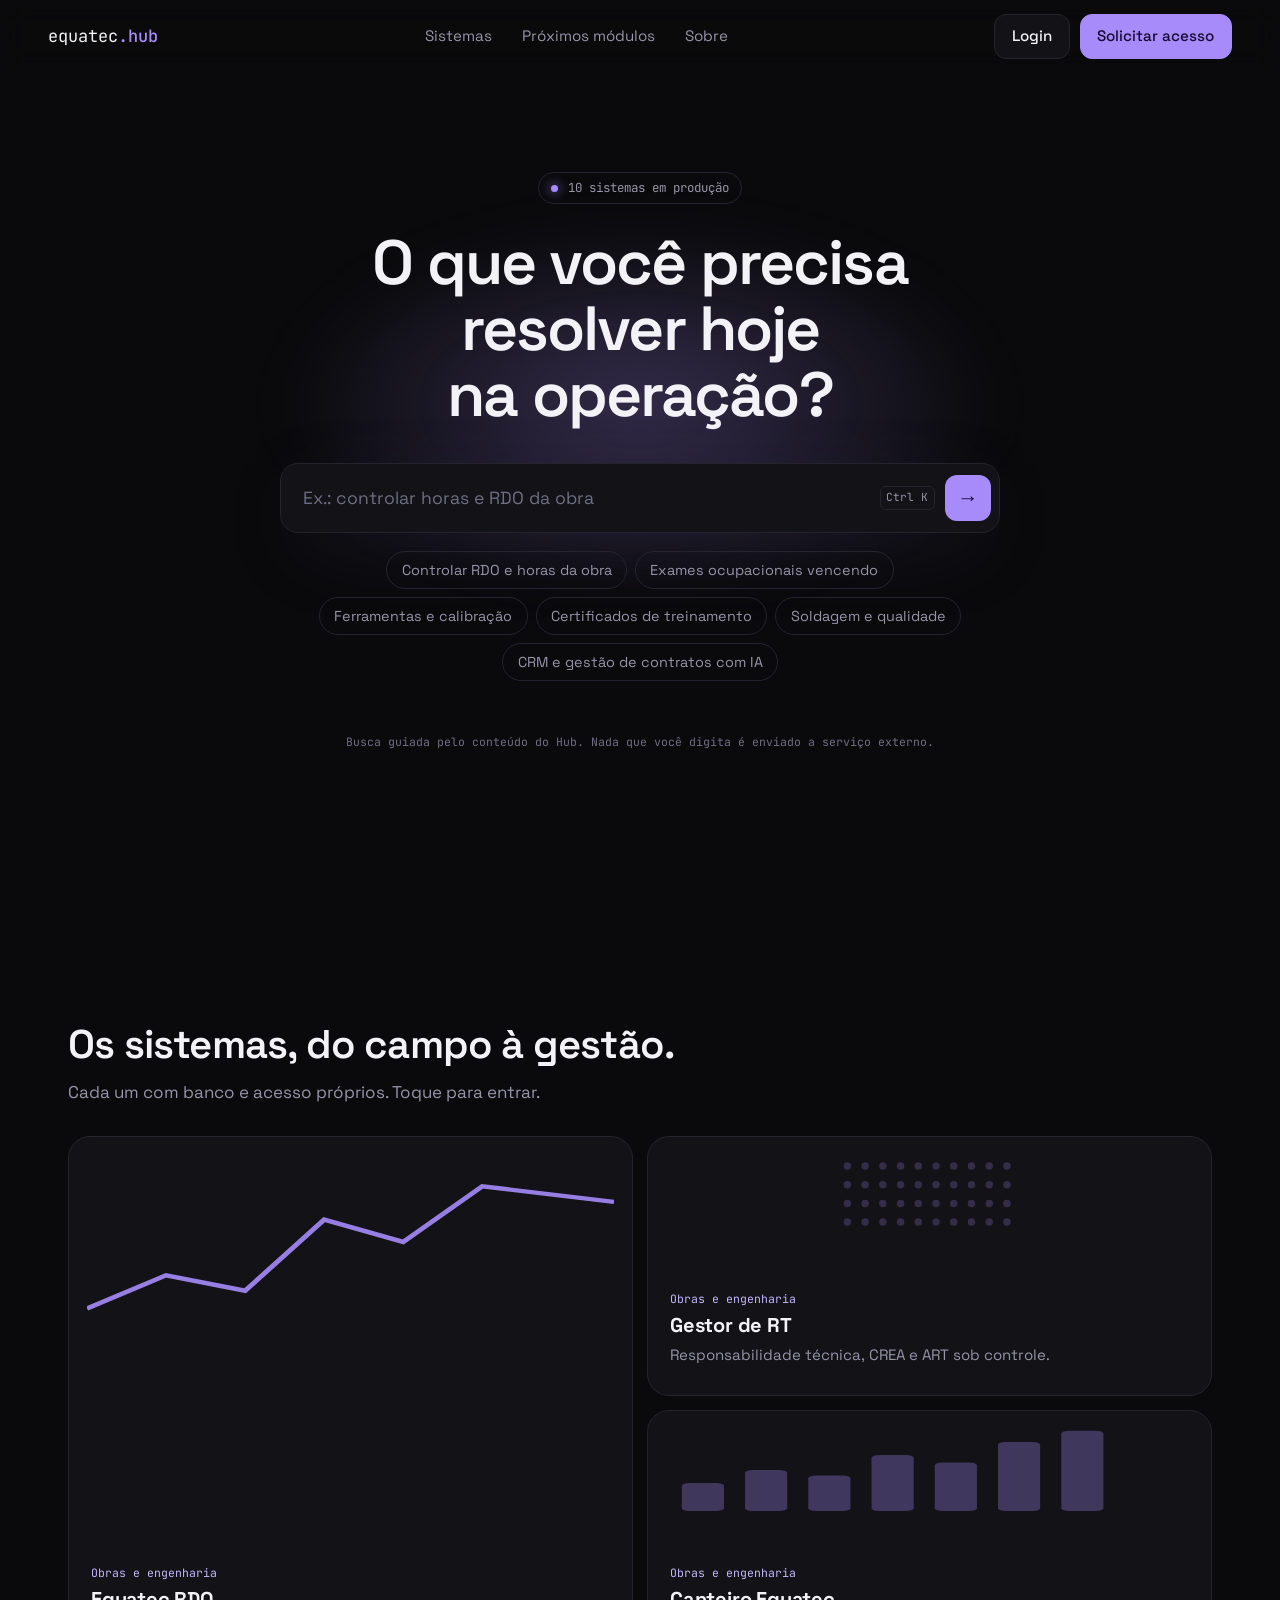
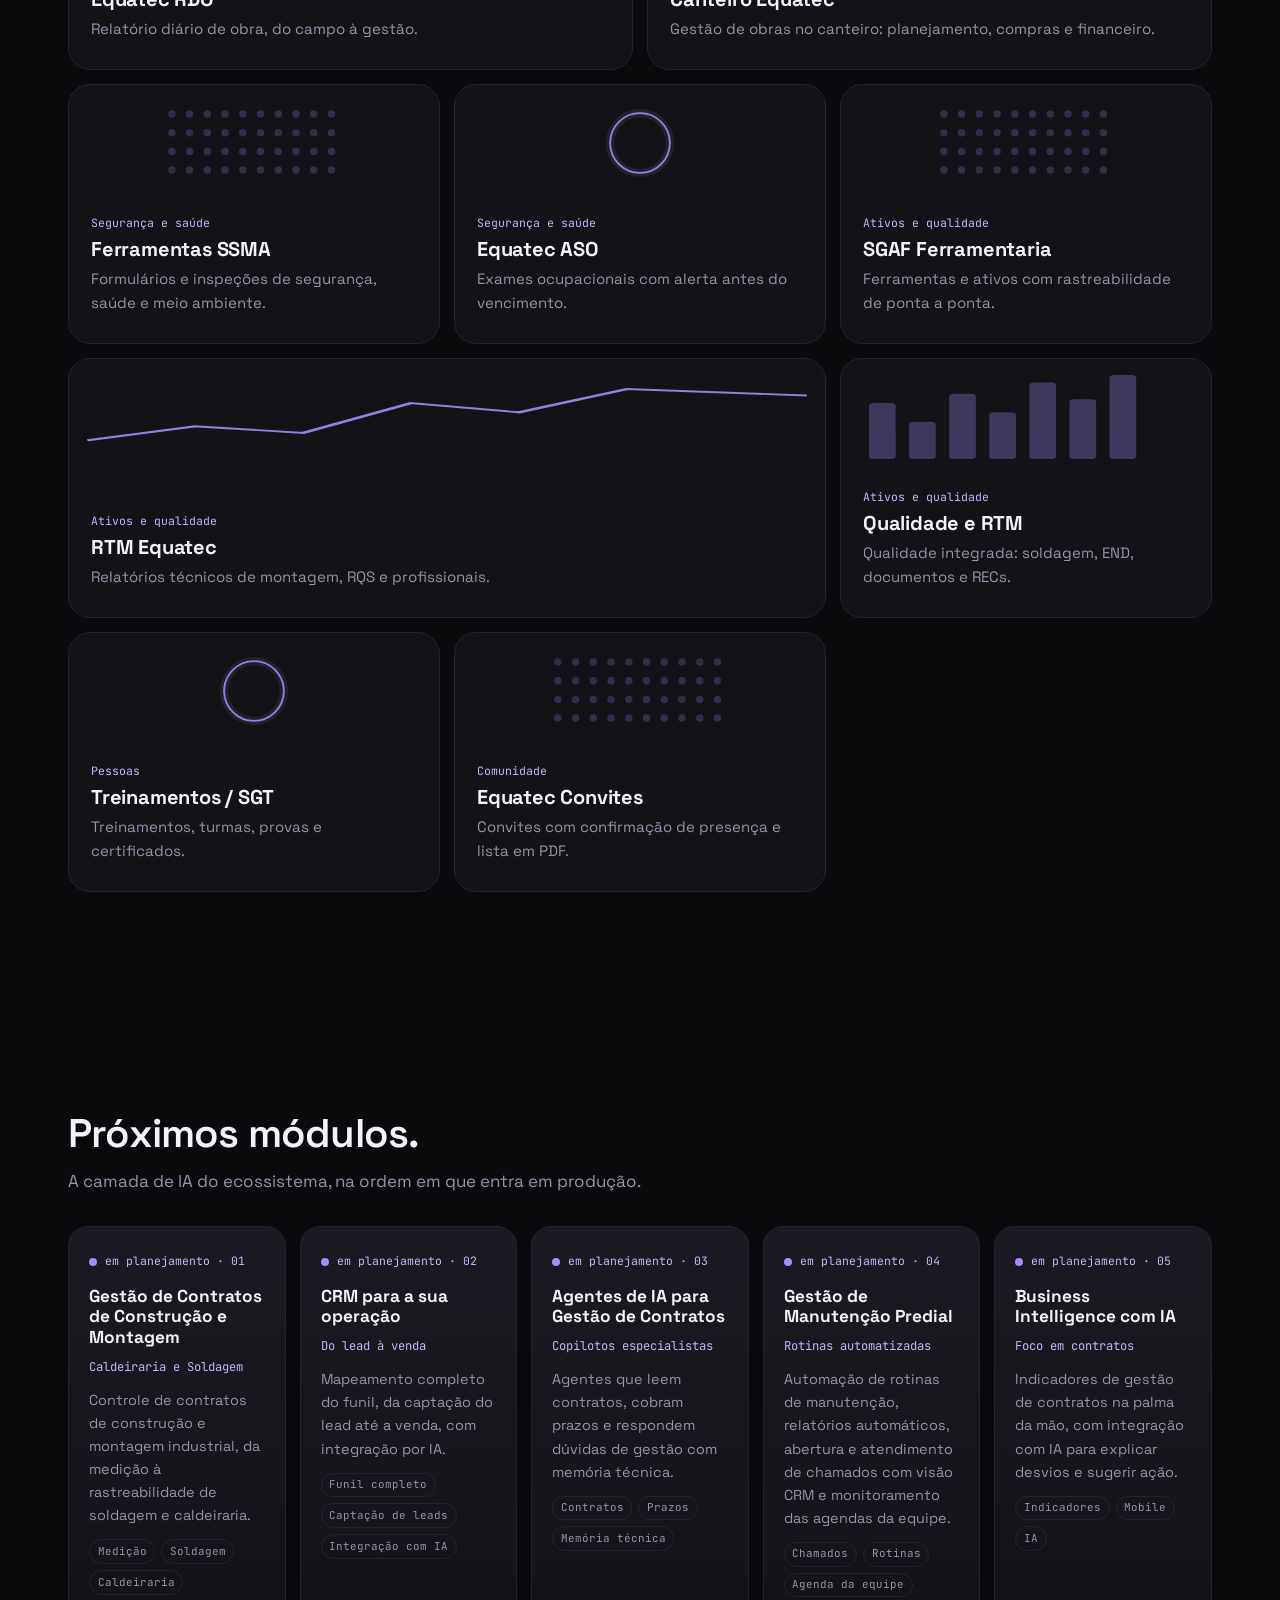
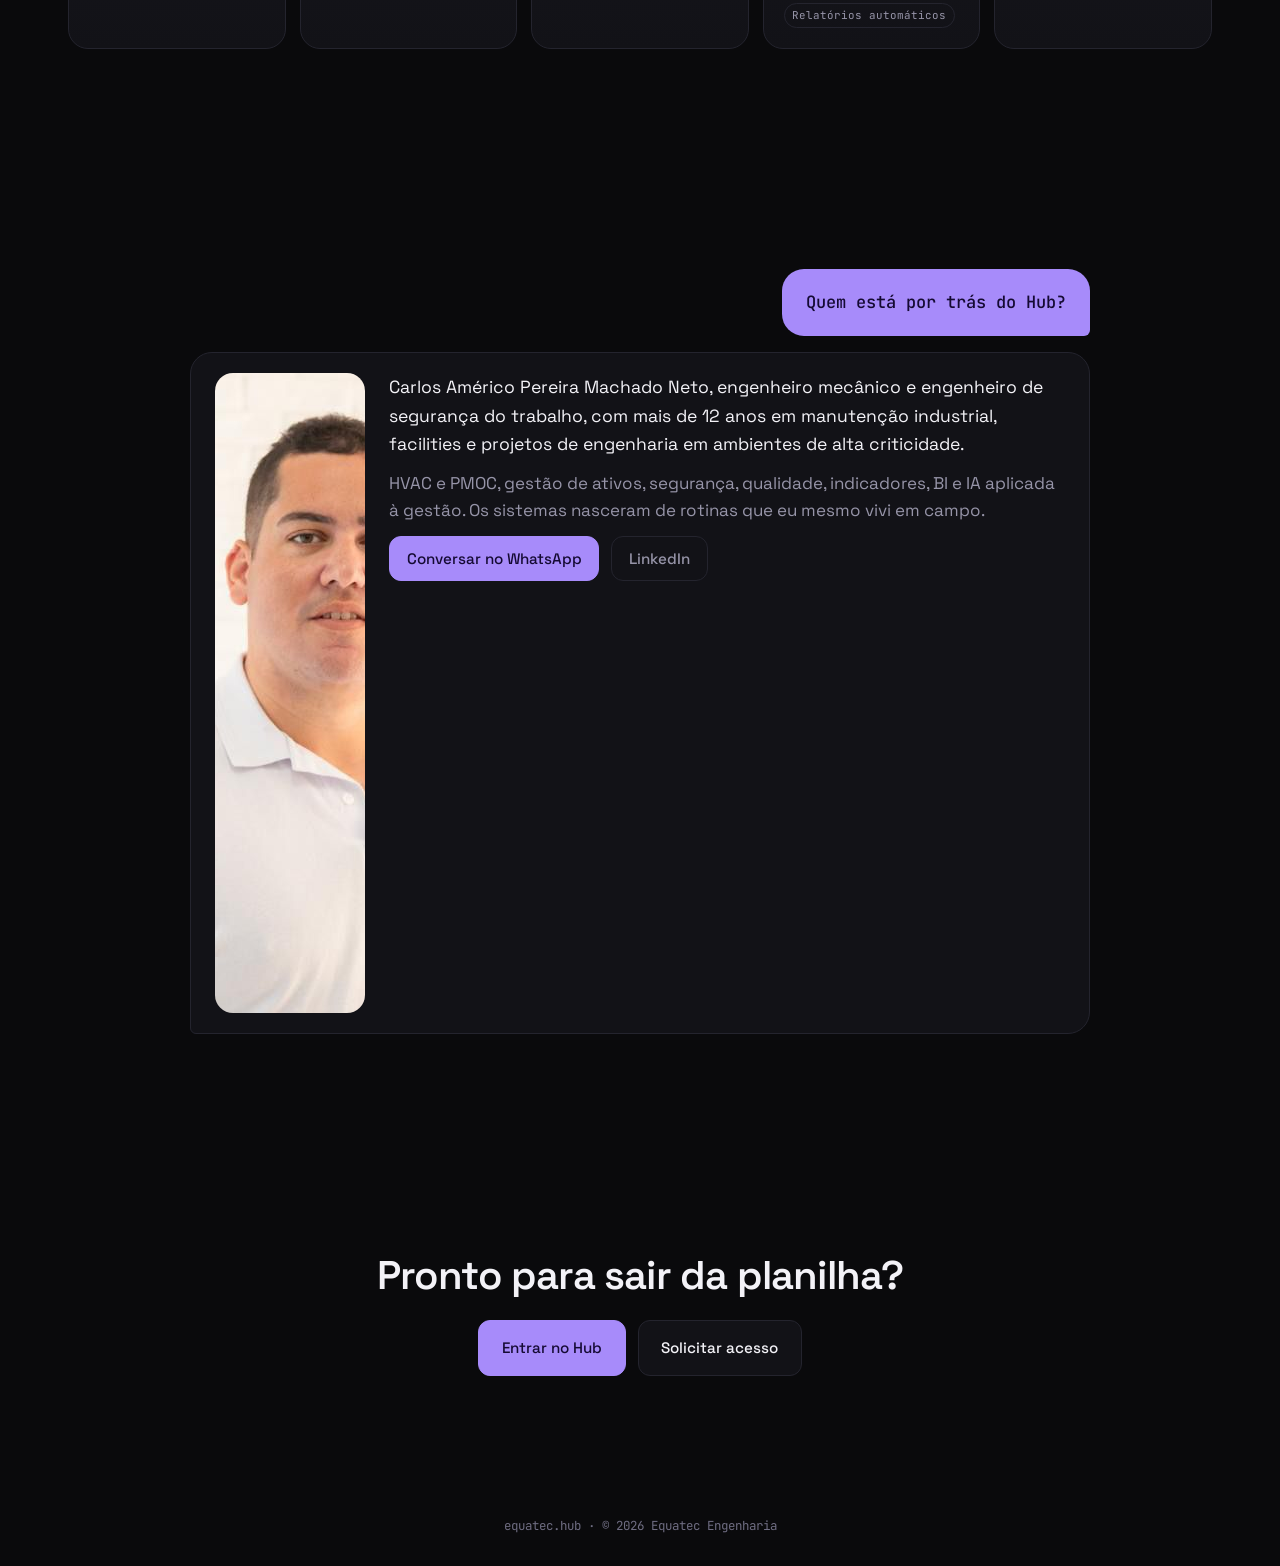
==== prototype/variants/copiloto/index.html @ b7f3d469 "Tres variantes de layout (Constelacao, Planta, Copiloto) + Proximos modulos + pagina de escolha Co-A" ====
<!doctype html>
<html lang="pt-BR">
<head>
<meta charset="utf-8"><meta name="viewport" content="width=device-width, initial-scale=1">
<title>Equatec Hub · Copiloto</title>
<meta name="color-scheme" content="dark"><meta name="theme-color" content="#0a0a0c">
<script>document.documentElement.classList.add("js")</script>
<link rel="stylesheet" href="../base.css"><link rel="stylesheet" href="style.css">
</head>
<body>
<header class="top"><a class="brand mono" href="#inicio">equatec<b>.hub</b></a>
  <nav><a href="#sistemas">Sistemas</a><a href="#proximos">Próximos módulos</a><a href="#sobre">Sobre</a></nav>
  <span class="cta"><a class="btn" href="/login">Login</a><a class="btn solid" href="/cadastro">Solicitar acesso</a></span></header>
<main id="inicio">
  <section class="hero">
    <div class="glow" id="glow" aria-hidden="true"></div>
    <p class="mono pill"><i></i>10 sistemas em produção</p>
    <h1>O que você precisa resolver hoje na operação?</h1>
    <form class="ask" id="ask" role="search" autocomplete="off">
      <label class="sr-only" for="q">Descreva o que você precisa</label>
      <input id="q" type="text" placeholder="Ex.: controlar horas e RDO da obra" maxlength="120">
      <kbd class="mono" aria-hidden="true">Ctrl K</kbd>
      <button class="go" aria-label="Perguntar">→</button>
    </form>
    <ul class="chips" id="chips" aria-label="Sugestões"></ul>
    <div class="answer" id="answer" aria-live="polite"></div>
    <p class="note mono">Busca guiada pelo conteúdo do Hub. Nada que você digita é enviado a serviço externo.</p>
  </section>

  <section class="sec" id="sistemas" aria-labelledby="t1">
    <header class="head"><h2 id="t1">Os sistemas, do campo à gestão.</h2><p>Cada um com banco e acesso próprios. Toque para entrar.</p></header>
    <div class="bento" id="bento"></div>
  </section>

  <section class="sec" id="proximos" aria-labelledby="t2">
    <header class="head"><h2 id="t2">Próximos módulos.</h2><p>A camada de IA do ecossistema, na ordem em que entra em produção.</p></header>
    <ol class="pipe" id="pipe"></ol>
  </section>

  <section class="sec" id="sobre" aria-labelledby="t3">
    <h2 class="sr-only" id="t3">Sobre o idealizador</h2>
    <div class="chat">
      <p class="bubble q mono">Quem está por trás do Hub?</p>
      <div class="bubble a"><img src="../../assets/carlos-machado.jpg" width="640" height="640" alt="Carlos Machado, engenheiro mecânico e idealizador do ecossistema Equatec" loading="lazy">
        <div><p class="lede">Carlos Américo Pereira Machado Neto, engenheiro mecânico e engenheiro de segurança do trabalho, com mais de 12 anos em manutenção industrial, facilities e projetos de engenharia em ambientes de alta criticidade.</p>
        <p>HVAC e PMOC, gestão de ativos, segurança, qualidade, indicadores, BI e IA aplicada à gestão. Os sistemas nasceram de rotinas que eu mesmo vivi em campo.</p>
        <p class="row"><a class="btn solid" href="https://wa.me/5522998578981">Conversar no WhatsApp</a><a class="btn" href="https://www.linkedin.com/in/carlos-machado-95917433/">LinkedIn</a></p></div></div>
    </div>
  </section>
  <section class="sec final"><h2>Pronto para sair da planilha?</h2><p class="row"><a class="btn solid lg" href="/login">Entrar no Hub</a><a class="btn lg" href="/cadastro">Solicitar acesso</a></p></section>
</main>
<footer class="foot mono">equatec.hub · © 2026 Equatec Engenharia</footer>
<script src="../../data/modules.js"></script><script src="../common.js"></script><script src="app.js"></script>
</body></html>
---- prototype/variants/base.css ----
@font-face{font-family:"Space Grotesk";src:url(../assets/fonts/space-grotesk-latin-wght-normal.woff2) format("woff2");font-weight:300 700;font-display:swap}
@font-face{font-family:"JetBrains Mono";src:url(../assets/fonts/jetbrains-mono-latin-400-normal.woff2) format("woff2");font-weight:400;font-display:swap}
@font-face{font-family:"JetBrains Mono";src:url(../assets/fonts/jetbrains-mono-latin-500-normal.woff2) format("woff2");font-weight:500;font-display:swap}
*{box-sizing:border-box}html{scroll-behavior:smooth}
body{margin:0;font:400 1.0625rem/1.6 "Space Grotesk",system-ui,sans-serif;-webkit-font-smoothing:antialiased}
img,canvas,svg{display:block;max-width:100%}a{color:inherit}h1,h2,h3,p{margin:0}
.mono{font-family:"JetBrains Mono",ui-monospace,monospace}
.sr-only{position:absolute;width:1px;height:1px;overflow:hidden;clip:rect(0 0 0 0);white-space:nowrap}
@media (prefers-reduced-motion:reduce){html{scroll-behavior:auto}*,*::before,*::after{animation:none!important;transition:none!important}}
---- prototype/variants/copiloto/style.css ----
:root{--bg:#0a0a0c;--s1:#121217;--s2:#1a1a22;--ln:#24242e;--ink:#f3f2f7;--mute:#9694a8;--ac:#a78bfa;--ac2:#c4b5fd;color-scheme:dark}
body{background:var(--bg);color:var(--ink)}
.top{position:sticky;top:0;z-index:20;display:flex;align-items:center;justify-content:space-between;gap:16px;padding:14px clamp(18px,4vw,48px);background:rgba(10,10,12,.8);backdrop-filter:blur(12px)}
.brand{text-decoration:none}.brand b{color:var(--ac);font-weight:500}.top nav{display:flex;gap:clamp(12px,2.4vw,30px)}.top nav a{text-decoration:none;color:var(--mute);font-size:.95rem}.top nav a:hover{color:var(--ink)}.cta{display:flex;gap:10px}
.btn{display:inline-flex;align-items:center;padding:.62em 1.1em;border:1px solid var(--ln);border-radius:12px;text-decoration:none;font-weight:500;font-size:.95rem;background:var(--s1);transition:.2s}.btn:hover{border-color:var(--ac)}.btn.solid{background:var(--ac);border-color:var(--ac);color:#150a33}.btn.solid:hover{background:var(--ac2)}.btn.lg{padding:.95em 1.5em}
:focus-visible{outline:2px solid var(--ac);outline-offset:3px}
.hero{position:relative;display:flex;flex-direction:column;align-items:center;text-align:center;padding:clamp(48px,11vh,120px) clamp(18px,4vw,48px) 40px;max-width:980px;margin:0 auto;min-height:calc(100vh - 60px)}
.glow{position:absolute;top:18%;left:50%;width:min(720px,90vw);height:360px;transform:translateX(-50%);background:radial-gradient(closest-side,rgba(167,139,250,.28),transparent);filter:blur(30px);transition:opacity .4s,transform .6s;pointer-events:none;z-index:0}
.glow.busy{opacity:1;transform:translateX(-50%) scale(1.15)}
.hero>*:not(.glow){position:relative;z-index:1}
.pill{display:inline-flex;align-items:center;gap:10px;border:1px solid var(--ln);border-radius:99px;padding:.4em 1em;color:var(--mute);font-size:.78rem;margin-bottom:26px}.pill i{width:7px;height:7px;border-radius:50%;background:var(--ac);box-shadow:0 0 12px var(--ac)}
h1{font-size:clamp(2rem,5vw,3.9rem);line-height:1.06;letter-spacing:-.03em;font-weight:600;text-wrap:balance;max-width:18ch}
.ask{display:flex;align-items:center;gap:10px;width:min(720px,100%);margin-top:34px;padding:8px 8px 8px 22px;border:1px solid var(--ln);border-radius:18px;background:var(--s1);box-shadow:0 20px 80px -30px rgba(167,139,250,.5);transition:border-color .2s}
.ask:focus-within{border-color:var(--ac)}.ask input{flex:1;min-width:0;background:none;border:0;color:var(--ink);font:inherit;font-size:1.1rem;padding:.7em 0;outline:0}.ask input::placeholder{color:#6f6d82}
.ask kbd{font-size:.7rem;color:var(--mute);border:1px solid var(--ln);border-radius:6px;padding:.2em .5em}.go{width:46px;height:46px;border-radius:12px;border:0;background:var(--ac);color:#150a33;font-size:1.3rem;cursor:pointer}.go:hover{background:var(--ac2)}
.chips{list-style:none;display:flex;flex-wrap:wrap;gap:8px;justify-content:center;margin:18px 0 0;padding:0;max-width:720px}.chips button{font:inherit;font-size:.9rem;color:var(--mute);background:transparent;border:1px solid var(--ln);border-radius:99px;padding:.45em 1em;cursor:pointer;transition:.2s}.chips button:hover{color:var(--ink);border-color:var(--ac)}
.answer{width:min(720px,100%);text-align:left;margin-top:26px;min-height:0}
.ans{border:1px solid var(--ln);border-radius:18px;background:var(--s1);padding:22px;animation:in .4s both}.ans .stream{color:var(--ink);font-size:1.05rem;line-height:1.6}.ans .stream b{color:var(--ac2);font-weight:600}
.caret::after{content:"▍";color:var(--ac);animation:blink 1s steps(1) infinite}@keyframes blink{50%{opacity:0}}
.hits{display:grid;gap:10px;margin-top:16px}.hit{display:flex;justify-content:space-between;align-items:center;gap:14px;padding:14px 16px;border:1px solid var(--ln);border-radius:14px;background:var(--s2);text-decoration:none;transition:.2s}.hit:hover{border-color:var(--ac);transform:translateX(3px)}.hit strong{font-weight:600}.hit span{color:var(--mute);font-size:.9rem;display:block}.hit em{font-style:normal;color:var(--ac2);white-space:nowrap}.hit.soon{border-style:dashed}
@keyframes in{from{opacity:0;transform:translateY(8px)}to{opacity:1;transform:none}}
.note{color:#6f6d82;font-size:.72rem;margin-top:26px}
.sec{max-width:1240px;margin:0 auto;padding:clamp(56px,9vw,110px) clamp(18px,4vw,48px)}.head{max-width:640px;margin-bottom:30px}.head h2,.final h2{font-size:clamp(1.7rem,3.2vw,2.5rem);line-height:1.1;letter-spacing:-.02em;font-weight:600;text-wrap:balance}.head p{color:var(--mute);margin-top:12px}
.bento{display:grid;grid-template-columns:repeat(6,1fr);gap:14px}
.tile{position:relative;overflow:hidden;display:flex;flex-direction:column;justify-content:flex-end;gap:6px;min-height:260px;padding:22px;border:1px solid var(--ln);border-radius:22px;background:var(--s1);text-decoration:none;transition:border-color .25s,transform .25s}
.tile:hover,.tile:focus-visible{border-color:var(--ac);transform:translateY(-3px)}
.tile:nth-child(1){grid-column:span 3;grid-row:span 2}.tile:nth-child(2){grid-column:span 3}.tile:nth-child(3){grid-column:span 3}.tile:nth-child(n+4){grid-column:span 2}.tile:nth-child(7){grid-column:span 4}.tile:nth-child(10){grid-column:span 2}
.tile .viz{position:absolute;top:16px;right:18px;left:18px;height:84px;opacity:.9}.tile:nth-child(1) .viz{height:200px}
.tile h3{font-size:1.25rem;letter-spacing:-.01em;line-height:1.15;position:relative}.tile p{color:var(--mute);font-size:.94rem;position:relative}.tile .more{max-height:0;opacity:0;overflow:hidden;color:var(--ac2);font-size:.88rem;transition:.35s;position:relative}.tile:hover .more,.tile:focus-visible .more{max-height:120px;opacity:1}
.viz svg{width:100%;height:100%}.viz .b{fill:var(--ac);opacity:.35;transition:.4s}.tile:hover .viz .b{opacity:.95}.viz .l{fill:none;stroke:var(--ac);stroke-width:2;stroke-dasharray:400;stroke-dashoffset:400;transition:stroke-dashoffset 1s}.tile:hover .viz .l,.viz .l{stroke-dashoffset:0}.viz .dot{fill:var(--ac);opacity:.25;transition:.3s}.tile:hover .viz .dot{opacity:.9}
.pipe{list-style:none;margin:0;padding:0;display:grid;grid-template-columns:repeat(5,minmax(0,1fr));gap:14px;position:relative}
.pipe li{padding:20px;border:1px solid var(--ln);border-radius:20px;background:linear-gradient(180deg,var(--s2),var(--s1));position:relative;transition:.25s}.pipe li:hover{border-color:var(--ac);transform:translateY(-4px)}
.pipe .st{display:inline-flex;align-items:center;gap:8px;color:var(--ac2);font-size:.72rem}.pipe .st::before{content:"";width:8px;height:8px;border-radius:50%;background:var(--ac);animation:pulse 2.4s infinite}@keyframes pulse{50%{opacity:.3}}
.pipe h3{font-size:1.08rem;line-height:1.2;margin:12px 0 4px}.pipe .sub{color:var(--ac2);font-size:.76rem}.pipe p{color:var(--mute);font-size:.9rem;margin-top:10px}.pipe .t{display:flex;flex-wrap:wrap;gap:6px;margin-top:12px}.pipe .t span{font-size:.68rem;padding:.25em .7em;border:1px solid var(--ln);border-radius:99px;color:var(--mute)}
.chat{max-width:900px;margin:0 auto;display:grid;gap:16px}.bubble{border-radius:22px;padding:20px 24px}.bubble.q{justify-self:end;background:var(--ac);color:#150a33;font-weight:500;border-bottom-right-radius:6px}
.bubble.a{background:var(--s1);border:1px solid var(--ln);border-bottom-left-radius:6px;display:grid;grid-template-columns:150px 1fr;gap:24px;align-items:start}.bubble.a img{width:150px;aspect-ratio:1;border-radius:18px;object-fit:cover;object-position:center 20%}
.bubble p{color:var(--mute);margin-top:12px}.bubble .lede{color:var(--ink);margin-top:0;font-size:1.1rem}.row{display:flex;flex-wrap:wrap;gap:12px;margin-top:22px}
.final{text-align:center}.final .row{justify-content:center}.foot{padding:30px;text-align:center;color:#6f6d82;font-size:.78rem}
.reveal{transition:opacity .6s,transform .6s}.js .reveal{opacity:0;transform:translateY(16px)}.js .reveal.in{opacity:1;transform:none}
@media (max-width:1000px){.bento{grid-template-columns:repeat(2,1fr)}.tile:nth-child(n){grid-column:span 1;grid-row:auto}.tile:nth-child(1),.tile:nth-child(7){grid-column:span 2}.pipe{grid-template-columns:1fr 1fr}.top nav{display:none}}
@media (max-width:640px){.bento,.pipe{grid-template-columns:1fr}.tile:nth-child(n){grid-column:span 1}.bubble.a{grid-template-columns:1fr}.bubble.a img{width:110px}.ask kbd{display:none}}
@media (prefers-reduced-motion:reduce){.js .reveal{opacity:1;transform:none}}
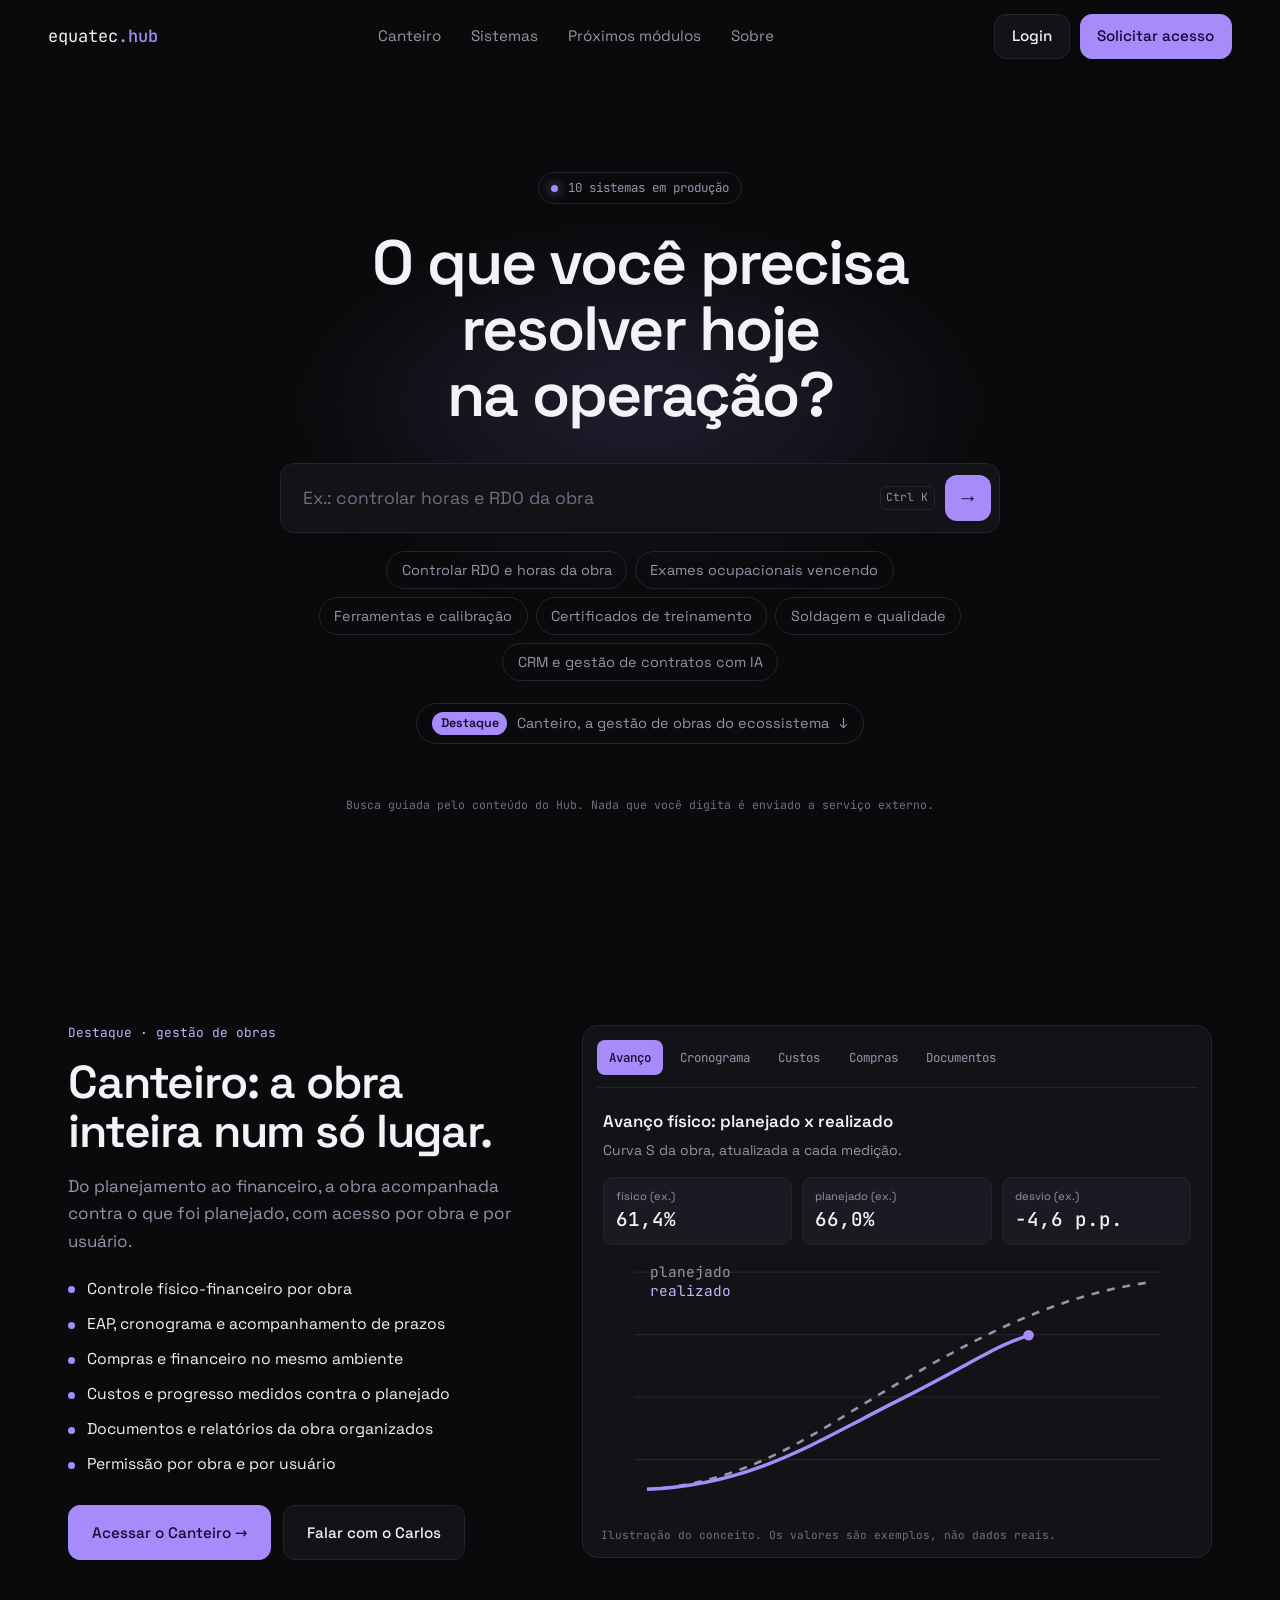
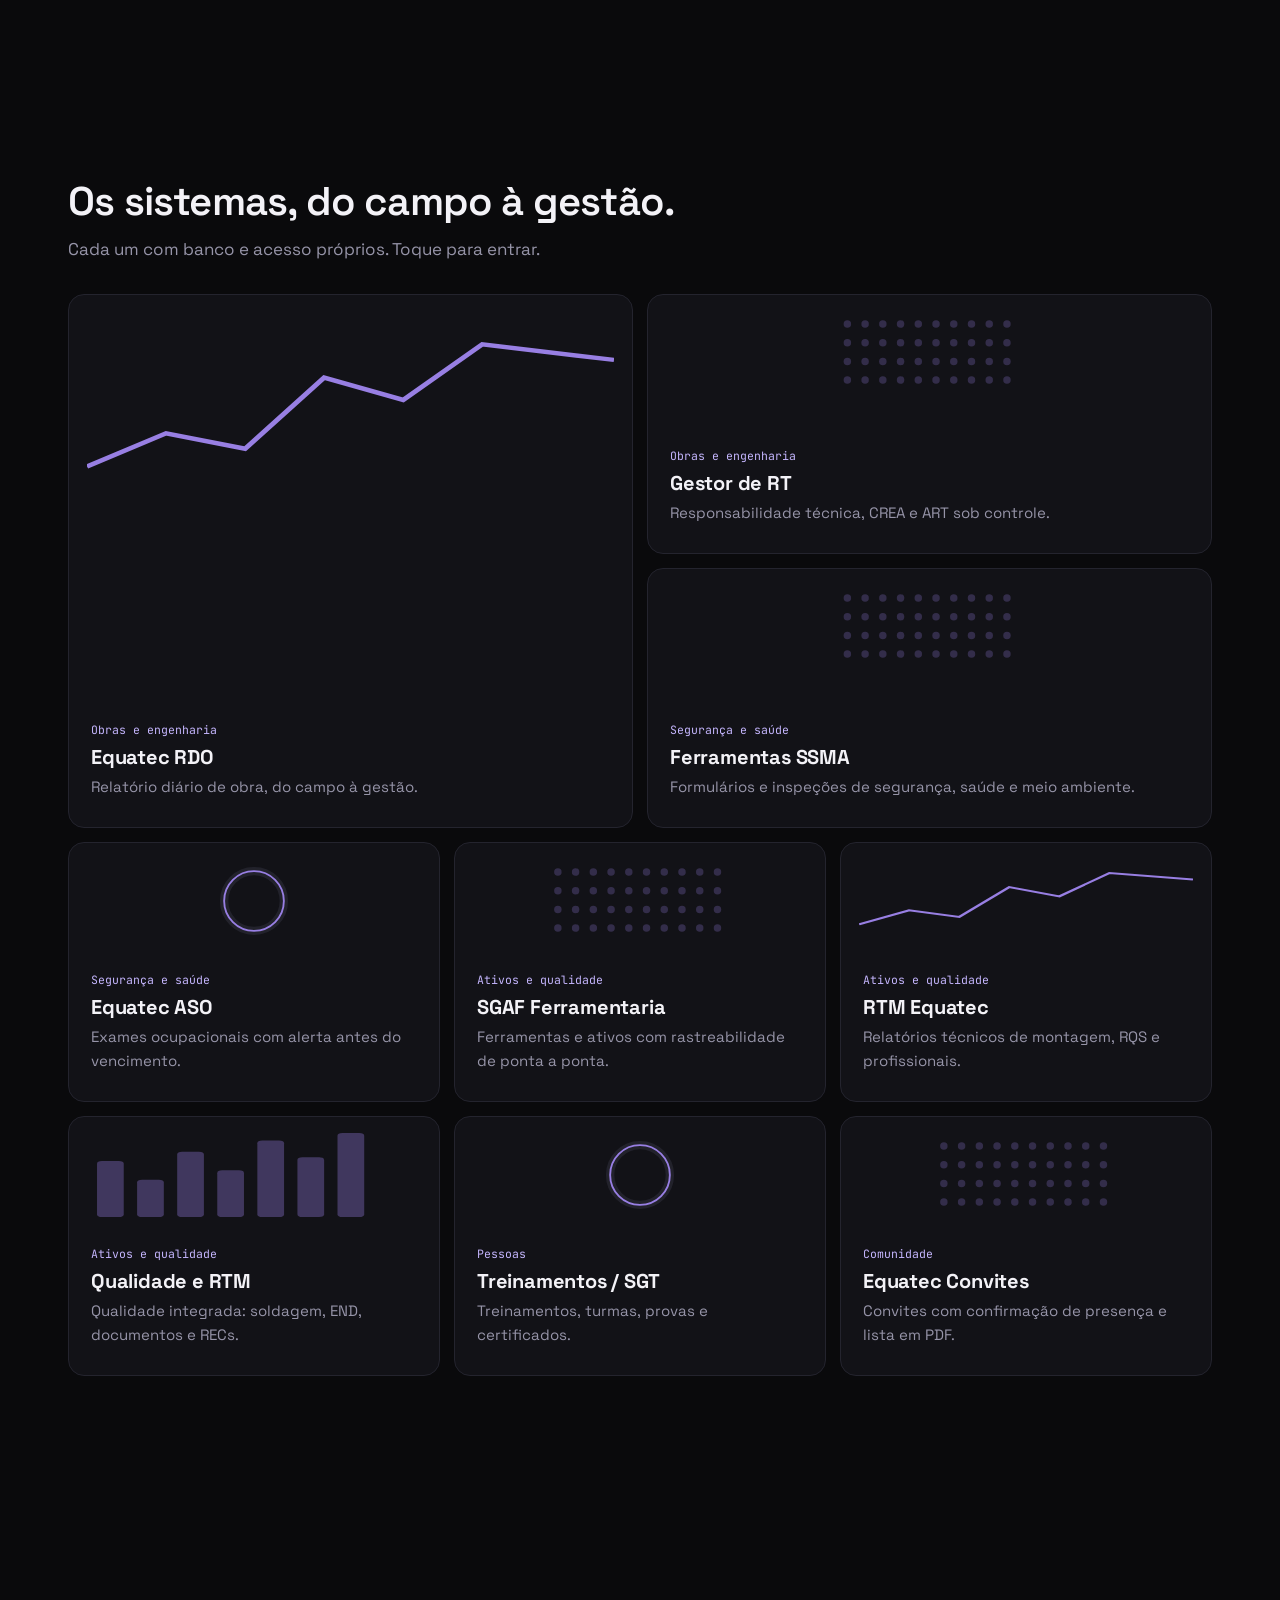
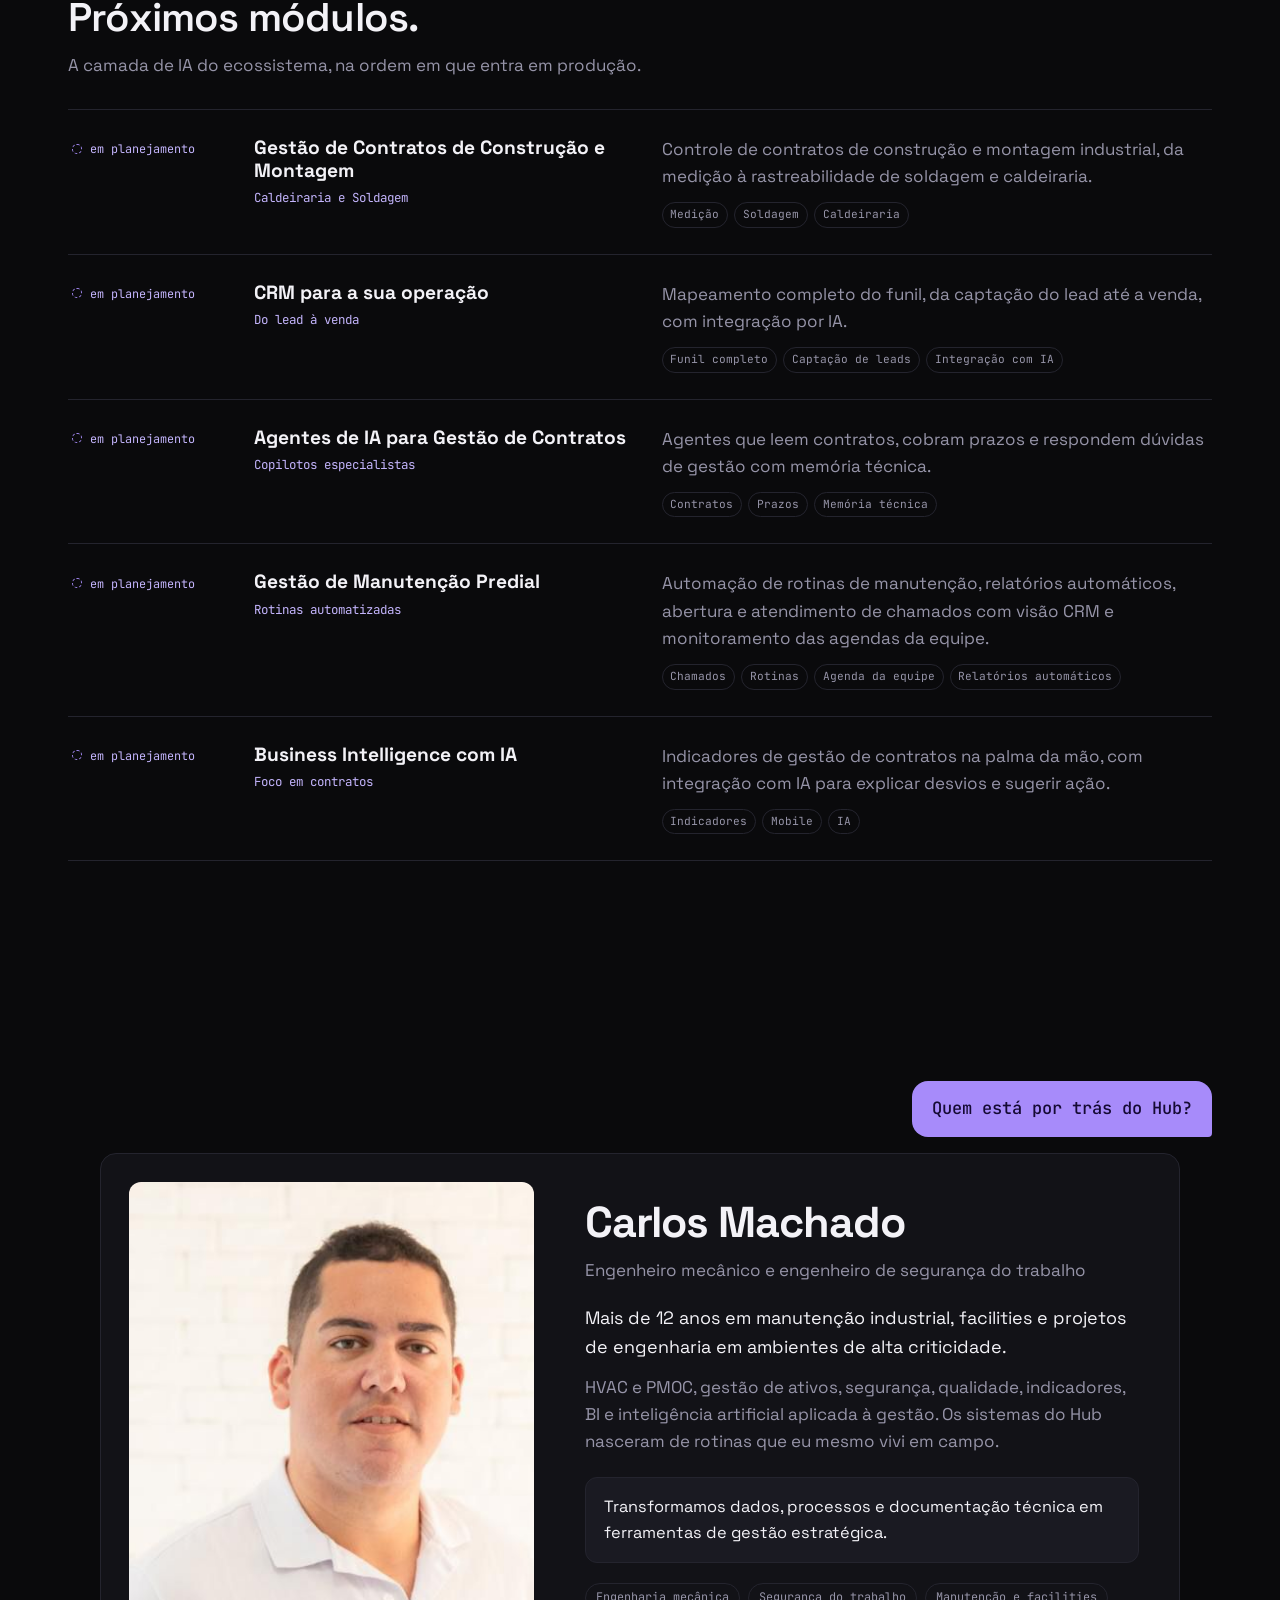
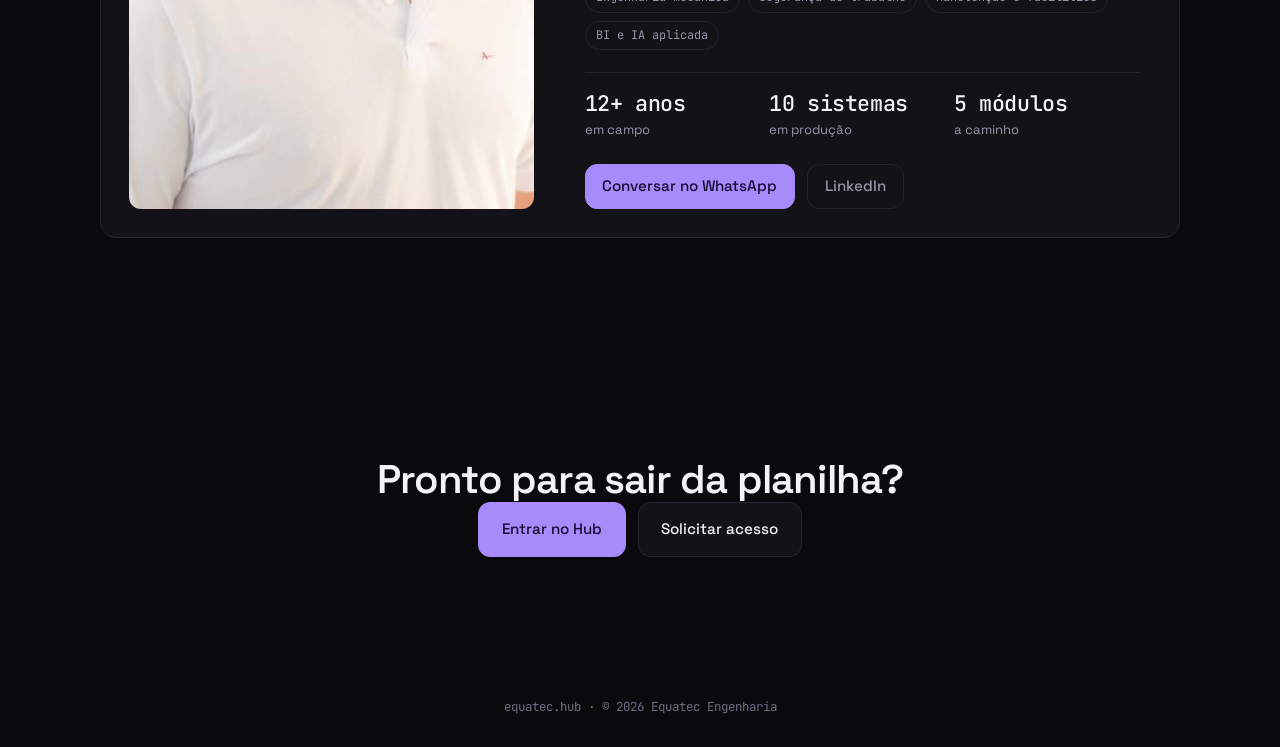
==== commit 86baf746: "Copiloto: secao Sobre refeita (foto corrigida), destaque do Canteiro, proximos modulos em linhas, aj" ====
--- a/prototype/variants/copiloto/index.html
+++ b/prototype/variants/copiloto/index.html
@@ -9,7 +9,7 @@
 </head>
 <body>
 <header class="top"><a class="brand mono" href="#inicio">equatec<b>.hub</b></a>
-  <nav><a href="#sistemas">Sistemas</a><a href="#proximos">Próximos módulos</a><a href="#sobre">Sobre</a></nav>
+  <nav><a href="#canteiro">Canteiro</a><a href="#sistemas">Sistemas</a><a href="#proximos">Próximos módulos</a><a href="#sobre">Sobre</a></nav>
   <span class="cta"><a class="btn" href="/login">Login</a><a class="btn solid" href="/cadastro">Solicitar acesso</a></span></header>
 <main id="inicio">
   <section class="hero">
@@ -23,8 +23,25 @@
       <button class="go" aria-label="Perguntar">→</button>
     </form>
     <ul class="chips" id="chips" aria-label="Sugestões"></ul>
+    <a class="spot" href="#canteiro"><b>Destaque</b> Canteiro, a gestão de obras do ecossistema <span aria-hidden="true">↓</span></a>
     <div class="answer" id="answer" aria-live="polite"></div>
     <p class="note mono">Busca guiada pelo conteúdo do Hub. Nada que você digita é enviado a serviço externo.</p>
+  </section>
+
+  <section class="sec feat" id="canteiro" aria-labelledby="tf">
+    <div class="feat-copy reveal">
+      <p class="mono tagline">Destaque · gestão de obras</p>
+      <h2 id="tf">Canteiro: a obra inteira num só lugar.</h2>
+      <p class="lede">Do planejamento ao financeiro, a obra acompanhada contra o que foi planejado, com acesso por obra e por usuário.</p>
+      <ul class="points" id="fpoints"></ul>
+      <p class="row"><a class="btn solid lg" id="fgo" href="https://canteiro.equatec-eng.com.br/">Acessar o Canteiro →</a><a class="btn lg" href="https://wa.me/5522998578981">Falar com o Carlos</a></p>
+    </div>
+    <div class="feat-viz reveal">
+      <div class="tabs mono" role="tablist" id="ftabs" aria-label="Áreas do Canteiro"></div>
+      <div class="panel" id="fpanel" role="tabpanel"></div>
+      <figure class="shot" id="fshot" hidden><img id="fimg" alt="Tela do Canteiro" width="1280" height="800"><figcaption class="mono">tela real do Canteiro</figcaption></figure>
+      <p class="fnote mono" id="fnote">Ilustração do conceito. Os valores são exemplos, não dados reais.</p>
+    </div>
   </section>
 
   <section class="sec" id="sistemas" aria-labelledby="t1">
@@ -38,14 +55,20 @@
   </section>
 
   <section class="sec" id="sobre" aria-labelledby="t3">
-    <h2 class="sr-only" id="t3">Sobre o idealizador</h2>
-    <div class="chat">
-      <p class="bubble q mono">Quem está por trás do Hub?</p>
-      <div class="bubble a"><img src="../../assets/carlos-machado.jpg" width="640" height="640" alt="Carlos Machado, engenheiro mecânico e idealizador do ecossistema Equatec" loading="lazy">
-        <div><p class="lede">Carlos Américo Pereira Machado Neto, engenheiro mecânico e engenheiro de segurança do trabalho, com mais de 12 anos em manutenção industrial, facilities e projetos de engenharia em ambientes de alta criticidade.</p>
-        <p>HVAC e PMOC, gestão de ativos, segurança, qualidade, indicadores, BI e IA aplicada à gestão. Os sistemas nasceram de rotinas que eu mesmo vivi em campo.</p>
-        <p class="row"><a class="btn solid" href="https://wa.me/5522998578981">Conversar no WhatsApp</a><a class="btn" href="https://www.linkedin.com/in/carlos-machado-95917433/">LinkedIn</a></p></div></div>
-    </div>
+    <p class="bubble q mono reveal">Quem está por trás do Hub?</p>
+    <article class="profile reveal">
+      <figure class="ph"><img src="../../assets/carlos-machado.jpg" width="640" height="640" alt="Carlos Machado, engenheiro mecânico e idealizador do ecossistema Equatec" loading="lazy"></figure>
+      <div class="pf">
+        <h2 id="t3">Carlos Machado</h2>
+        <p class="role">Engenheiro mecânico e engenheiro de segurança do trabalho</p>
+        <p class="lede">Mais de 12 anos em manutenção industrial, facilities e projetos de engenharia em ambientes de alta criticidade.</p>
+        <p>HVAC e PMOC, gestão de ativos, segurança, qualidade, indicadores, BI e inteligência artificial aplicada à gestão. Os sistemas do Hub nasceram de rotinas que eu mesmo vivi em campo.</p>
+        <blockquote>Transformamos dados, processos e documentação técnica em ferramentas de gestão estratégica.</blockquote>
+        <ul class="creds mono"><li>Engenharia mecânica</li><li>Segurança do trabalho</li><li>Manutenção e facilities</li><li>BI e IA aplicada</li></ul>
+        <dl class="facts"><div><dt>em campo</dt><dd>12+ anos</dd></div><div><dt>em produção</dt><dd>10 sistemas</dd></div><div><dt>a caminho</dt><dd>5 módulos</dd></div></dl>
+        <p class="row"><a class="btn solid" href="https://wa.me/5522998578981">Conversar no WhatsApp</a><a class="btn" href="https://www.linkedin.com/in/carlos-machado-95917433/">LinkedIn</a></p>
+      </div>
+    </article>
   </section>
   <section class="sec final"><h2>Pronto para sair da planilha?</h2><p class="row"><a class="btn solid lg" href="/login">Entrar no Hub</a><a class="btn lg" href="/cadastro">Solicitar acesso</a></p></section>
 </main>
--- a/prototype/variants/base.css
+++ b/prototype/variants/base.css
@@ -3,7 +3,7 @@
 @font-face{font-family:"JetBrains Mono";src:url(../assets/fonts/jetbrains-mono-latin-500-normal.woff2) format("woff2");font-weight:500;font-display:swap}
 *{box-sizing:border-box}html{scroll-behavior:smooth}
 body{margin:0;font:400 1.0625rem/1.6 "Space Grotesk",system-ui,sans-serif;-webkit-font-smoothing:antialiased}
-img,canvas,svg{display:block;max-width:100%}a{color:inherit}h1,h2,h3,p{margin:0}
+img,canvas,svg{display:block;max-width:100%}img{height:auto}a{color:inherit}h1,h2,h3,p{margin:0}
 .mono{font-family:"JetBrains Mono",ui-monospace,monospace}
 .sr-only{position:absolute;width:1px;height:1px;overflow:hidden;clip:rect(0 0 0 0);white-space:nowrap}
 @media (prefers-reduced-motion:reduce){html{scroll-behavior:auto}*,*::before,*::after{animation:none!important;transition:none!important}}
--- a/prototype/variants/copiloto/style.css
+++ b/prototype/variants/copiloto/style.css
@@ -5,38 +5,60 @@
 .btn{display:inline-flex;align-items:center;padding:.62em 1.1em;border:1px solid var(--ln);border-radius:12px;text-decoration:none;font-weight:500;font-size:.95rem;background:var(--s1);transition:.2s}.btn:hover{border-color:var(--ac)}.btn.solid{background:var(--ac);border-color:var(--ac);color:#150a33}.btn.solid:hover{background:var(--ac2)}.btn.lg{padding:.95em 1.5em}
 :focus-visible{outline:2px solid var(--ac);outline-offset:3px}
 .hero{position:relative;display:flex;flex-direction:column;align-items:center;text-align:center;padding:clamp(48px,11vh,120px) clamp(18px,4vw,48px) 40px;max-width:980px;margin:0 auto;min-height:calc(100vh - 60px)}
-.glow{position:absolute;top:18%;left:50%;width:min(720px,90vw);height:360px;transform:translateX(-50%);background:radial-gradient(closest-side,rgba(167,139,250,.28),transparent);filter:blur(30px);transition:opacity .4s,transform .6s;pointer-events:none;z-index:0}
+.glow{position:absolute;top:18%;left:50%;width:min(720px,90vw);height:360px;transform:translateX(-50%);background:radial-gradient(closest-side,rgba(167,139,250,.16),transparent);filter:blur(30px);transition:opacity .4s,transform .6s;pointer-events:none;z-index:0}
 .glow.busy{opacity:1;transform:translateX(-50%) scale(1.15)}
 .hero>*:not(.glow){position:relative;z-index:1}
 .pill{display:inline-flex;align-items:center;gap:10px;border:1px solid var(--ln);border-radius:99px;padding:.4em 1em;color:var(--mute);font-size:.78rem;margin-bottom:26px}.pill i{width:7px;height:7px;border-radius:50%;background:var(--ac);box-shadow:0 0 12px var(--ac)}
 h1{font-size:clamp(2rem,5vw,3.9rem);line-height:1.06;letter-spacing:-.03em;font-weight:600;text-wrap:balance;max-width:18ch}
-.ask{display:flex;align-items:center;gap:10px;width:min(720px,100%);margin-top:34px;padding:8px 8px 8px 22px;border:1px solid var(--ln);border-radius:18px;background:var(--s1);box-shadow:0 20px 80px -30px rgba(167,139,250,.5);transition:border-color .2s}
-.ask:focus-within{border-color:var(--ac)}.ask input{flex:1;min-width:0;background:none;border:0;color:var(--ink);font:inherit;font-size:1.1rem;padding:.7em 0;outline:0}.ask input::placeholder{color:#6f6d82}
+.ask{display:flex;align-items:center;gap:10px;width:min(720px,100%);margin-top:34px;padding:8px 8px 8px 22px;border:1px solid var(--ln);border-radius:14px;background:var(--s1);transition:border-color .2s}
+.ask:focus-within{border-color:var(--ac)}.ask input{flex:1;min-width:0;background:none;border:0;color:var(--ink);font:inherit;font-size:1.1rem;padding:.7em 0}.ask input:focus-visible{outline:2px solid var(--ac);outline-offset:6px;border-radius:6px}.ask input::placeholder{color:#6f6d82}
 .ask kbd{font-size:.7rem;color:var(--mute);border:1px solid var(--ln);border-radius:6px;padding:.2em .5em}.go{width:46px;height:46px;border-radius:12px;border:0;background:var(--ac);color:#150a33;font-size:1.3rem;cursor:pointer}.go:hover{background:var(--ac2)}
 .chips{list-style:none;display:flex;flex-wrap:wrap;gap:8px;justify-content:center;margin:18px 0 0;padding:0;max-width:720px}.chips button{font:inherit;font-size:.9rem;color:var(--mute);background:transparent;border:1px solid var(--ln);border-radius:99px;padding:.45em 1em;cursor:pointer;transition:.2s}.chips button:hover{color:var(--ink);border-color:var(--ac)}
 .answer{width:min(720px,100%);text-align:left;margin-top:26px;min-height:0}
-.ans{border:1px solid var(--ln);border-radius:18px;background:var(--s1);padding:22px;animation:in .4s both}.ans .stream{color:var(--ink);font-size:1.05rem;line-height:1.6}.ans .stream b{color:var(--ac2);font-weight:600}
+.ans{border:1px solid var(--ln);border-radius:14px;background:var(--s1);padding:22px;animation:in .4s both}.ans .stream{color:var(--ink);font-size:1.05rem;line-height:1.6}.ans .stream b{color:var(--ac2);font-weight:600}
 .caret::after{content:"▍";color:var(--ac);animation:blink 1s steps(1) infinite}@keyframes blink{50%{opacity:0}}
 .hits{display:grid;gap:10px;margin-top:16px}.hit{display:flex;justify-content:space-between;align-items:center;gap:14px;padding:14px 16px;border:1px solid var(--ln);border-radius:14px;background:var(--s2);text-decoration:none;transition:.2s}.hit:hover{border-color:var(--ac);transform:translateX(3px)}.hit strong{font-weight:600}.hit span{color:var(--mute);font-size:.9rem;display:block}.hit em{font-style:normal;color:var(--ac2);white-space:nowrap}.hit.soon{border-style:dashed}
 @keyframes in{from{opacity:0;transform:translateY(8px)}to{opacity:1;transform:none}}
 .note{color:#6f6d82;font-size:.72rem;margin-top:26px}
 .sec{max-width:1240px;margin:0 auto;padding:clamp(56px,9vw,110px) clamp(18px,4vw,48px)}.head{max-width:640px;margin-bottom:30px}.head h2,.final h2{font-size:clamp(1.7rem,3.2vw,2.5rem);line-height:1.1;letter-spacing:-.02em;font-weight:600;text-wrap:balance}.head p{color:var(--mute);margin-top:12px}
 .bento{display:grid;grid-template-columns:repeat(6,1fr);gap:14px}
-.tile{position:relative;overflow:hidden;display:flex;flex-direction:column;justify-content:flex-end;gap:6px;min-height:260px;padding:22px;border:1px solid var(--ln);border-radius:22px;background:var(--s1);text-decoration:none;transition:border-color .25s,transform .25s}
+.tile{position:relative;overflow:hidden;display:flex;flex-direction:column;justify-content:flex-end;gap:6px;min-height:260px;padding:22px;border:1px solid var(--ln);border-radius:16px;background:var(--s1);text-decoration:none;transition:border-color .25s,transform .25s}
 .tile:hover,.tile:focus-visible{border-color:var(--ac);transform:translateY(-3px)}
-.tile:nth-child(1){grid-column:span 3;grid-row:span 2}.tile:nth-child(2){grid-column:span 3}.tile:nth-child(3){grid-column:span 3}.tile:nth-child(n+4){grid-column:span 2}.tile:nth-child(7){grid-column:span 4}.tile:nth-child(10){grid-column:span 2}
+.tile:nth-child(1){grid-column:span 3;grid-row:span 2}.tile:nth-child(2){grid-column:span 3}.tile:nth-child(3){grid-column:span 3}.tile:nth-child(n+4){grid-column:span 2}
 .tile .viz{position:absolute;top:16px;right:18px;left:18px;height:84px;opacity:.9}.tile:nth-child(1) .viz{height:200px}
 .tile h3{font-size:1.25rem;letter-spacing:-.01em;line-height:1.15;position:relative}.tile p{color:var(--mute);font-size:.94rem;position:relative}.tile .more{max-height:0;opacity:0;overflow:hidden;color:var(--ac2);font-size:.88rem;transition:.35s;position:relative}.tile:hover .more,.tile:focus-visible .more{max-height:120px;opacity:1}
 .viz svg{width:100%;height:100%}.viz .b{fill:var(--ac);opacity:.35;transition:.4s}.tile:hover .viz .b{opacity:.95}.viz .l{fill:none;stroke:var(--ac);stroke-width:2;stroke-dasharray:400;stroke-dashoffset:400;transition:stroke-dashoffset 1s}.tile:hover .viz .l,.viz .l{stroke-dashoffset:0}.viz .dot{fill:var(--ac);opacity:.25;transition:.3s}.tile:hover .viz .dot{opacity:.9}
-.pipe{list-style:none;margin:0;padding:0;display:grid;grid-template-columns:repeat(5,minmax(0,1fr));gap:14px;position:relative}
-.pipe li{padding:20px;border:1px solid var(--ln);border-radius:20px;background:linear-gradient(180deg,var(--s2),var(--s1));position:relative;transition:.25s}.pipe li:hover{border-color:var(--ac);transform:translateY(-4px)}
-.pipe .st{display:inline-flex;align-items:center;gap:8px;color:var(--ac2);font-size:.72rem}.pipe .st::before{content:"";width:8px;height:8px;border-radius:50%;background:var(--ac);animation:pulse 2.4s infinite}@keyframes pulse{50%{opacity:.3}}
-.pipe h3{font-size:1.08rem;line-height:1.2;margin:12px 0 4px}.pipe .sub{color:var(--ac2);font-size:.76rem}.pipe p{color:var(--mute);font-size:.9rem;margin-top:10px}.pipe .t{display:flex;flex-wrap:wrap;gap:6px;margin-top:12px}.pipe .t span{font-size:.68rem;padding:.25em .7em;border:1px solid var(--ln);border-radius:99px;color:var(--mute)}
-.chat{max-width:900px;margin:0 auto;display:grid;gap:16px}.bubble{border-radius:22px;padding:20px 24px}.bubble.q{justify-self:end;background:var(--ac);color:#150a33;font-weight:500;border-bottom-right-radius:6px}
-.bubble.a{background:var(--s1);border:1px solid var(--ln);border-bottom-left-radius:6px;display:grid;grid-template-columns:150px 1fr;gap:24px;align-items:start}.bubble.a img{width:150px;aspect-ratio:1;border-radius:18px;object-fit:cover;object-position:center 20%}
-.bubble p{color:var(--mute);margin-top:12px}.bubble .lede{color:var(--ink);margin-top:0;font-size:1.1rem}.row{display:flex;flex-wrap:wrap;gap:12px;margin-top:22px}
+.pipe{list-style:none;margin:0;padding:0;border-top:1px solid var(--ln)}
+.pipe li{display:grid;grid-template-columns:150px minmax(0,1.1fr) minmax(0,1.6fr);gap:12px 32px;padding:26px 4px;border-bottom:1px solid var(--ln);transition:background .25s}.pipe li:hover{background:linear-gradient(90deg,rgba(167,139,250,.07),transparent)}
+.pipe .st{display:inline-flex;align-items:flex-start;gap:8px;color:var(--ac2);font-size:.74rem;padding-top:.35em}.pipe .st::before{content:"";flex:none;margin-top:.3em;width:8px;height:8px;border-radius:50%;border:1.5px dashed var(--ac)}
+.pipe h3{font-size:1.2rem;line-height:1.2}.pipe .sub{color:var(--ac2);font-size:.78rem;display:block;margin-top:6px}.pipe p{color:var(--mute)}.pipe .t{display:flex;flex-wrap:wrap;gap:6px;margin-top:12px}.pipe .t span{font-size:.7rem;padding:.25em .7em;border:1px solid var(--ln);border-radius:99px;color:var(--mute)}
+.bubble{border-radius:16px;padding:14px 20px}.bubble.q{display:table;margin:0 0 16px auto;background:var(--ac);color:#150a33;font-weight:500;border-bottom-right-radius:4px}
+.profile{display:grid;grid-template-columns:minmax(0,5fr) minmax(0,7fr);gap:clamp(24px,4vw,56px);align-items:stretch;max-width:1080px;margin:0 auto;padding:clamp(16px,2.4vw,28px);border:1px solid var(--ln);border-radius:16px;background:var(--s1)}
+.ph{margin:0;border-radius:12px;overflow:hidden;min-height:420px;position:relative}.ph img{width:100%;height:100%;object-fit:cover;object-position:center 15%}
+.pf{padding:clamp(4px,1.6vw,18px) clamp(0px,1vw,12px) 0 0;display:flex;flex-direction:column}
+.pf h2{font-size:clamp(1.9rem,3.4vw,2.7rem);letter-spacing:-.025em;line-height:1.05}.role{color:var(--ac2);margin-top:8px}
+.pf .lede{color:var(--ink);font-size:1.12rem;margin-top:20px}.pf p{color:var(--mute);margin-top:12px}.pf .row{margin-top:auto;padding-top:24px}
+blockquote{margin:22px 0 0;padding:16px 18px;border:1px solid var(--ln);border-radius:12px;background:var(--s2);color:var(--ink);font-size:1.02rem}
+.creds{list-style:none;display:flex;flex-wrap:wrap;gap:8px;margin:20px 0 0;padding:0}.creds li{font-size:.74rem;padding:.35em .85em;border:1px solid var(--ln);border-radius:99px;color:var(--mute)}
+.facts{display:grid;grid-template-columns:repeat(3,1fr);margin:22px 0 0;border-top:1px solid var(--ln)}.facts div{padding:16px 0 0}.facts dt{order:2;color:var(--mute);font-size:.82rem}.facts dd{margin:0 0 2px;font:500 1.35rem "JetBrains Mono",monospace;letter-spacing:-.02em}.facts div{display:flex;flex-direction:column}
+.row{display:flex;flex-wrap:wrap;gap:12px}
+.spot{margin-top:22px;display:inline-flex;gap:10px;align-items:center;padding:.55em 1em;border:1px solid var(--ln);border-radius:99px;text-decoration:none;color:var(--mute);font-size:.9rem;transition:.2s}.spot b{color:#150a33;background:var(--ac);border-radius:99px;padding:.1em .7em;font-weight:600;font-size:.78rem}.spot:hover{border-color:var(--ac);color:var(--ink)}
+.feat{display:grid;grid-template-columns:minmax(0,5fr) minmax(0,7fr);gap:clamp(24px,5vw,72px);align-items:center}
+.tagline{color:var(--ac2);font-size:.8rem;margin-bottom:14px}.feat h2{font-size:clamp(1.9rem,3.6vw,2.9rem);line-height:1.08;letter-spacing:-.025em;font-weight:600;text-wrap:balance}.feat .lede{color:var(--mute);margin-top:16px}
+.points{list-style:none;margin:22px 0 0;padding:0;display:grid;gap:10px}.points li{display:flex;gap:12px;color:var(--ink);font-size:.98rem}.points li::before{content:"";flex:none;width:7px;height:7px;margin-top:.62em;border-radius:50%;background:var(--ac)}
+.feat .row{margin-top:28px}
+.feat-viz{border:1px solid var(--ln);border-radius:16px;background:var(--s1);padding:14px 14px 10px;min-width:0}
+.tabs{display:flex;gap:4px;overflow-x:auto;scrollbar-width:none;padding-bottom:12px;border-bottom:1px solid var(--ln)}.tabs button{flex:none;font:inherit;font-size:.78rem;color:var(--mute);background:transparent;border:1px solid transparent;border-radius:8px;padding:.5em .9em;cursor:pointer;transition:.2s}.tabs button:hover{color:var(--ink)}.tabs button[aria-selected=true]{color:#150a33;background:var(--ac);font-weight:500}
+.panel{padding:20px 6px 8px;min-height:330px;animation:in .45s both}.panel h3{font-size:1.05rem;font-weight:600}.panel .cap{color:var(--mute);font-size:.88rem;margin:4px 0 16px}
+.panel svg{width:100%;height:auto;max-height:250px}.panel .gr{stroke:var(--ln);stroke-width:1}.panel .pl{fill:none;stroke:var(--mute);stroke-width:2;stroke-dasharray:6 6}.panel .rl{fill:none;stroke:var(--ac);stroke-width:2.6;stroke-dasharray:600;stroke-dashoffset:600;animation:dr 1.4s .1s forwards}@keyframes dr{to{stroke-dashoffset:0}}
+.panel .lb{fill:var(--mute);font:11px "JetBrains Mono",monospace}.panel .bar{fill:var(--ac);transform-origin:bottom;transform-box:fill-box;animation:grow .8s both}@keyframes grow{from{transform:scaleY(0)}}.panel .bar2{fill:#3b3a4a}.panel .gb{fill:#3b3a4a}.panel .gp{fill:var(--ac);animation:wid .9s both;transform-origin:left;transform-box:fill-box}@keyframes wid{from{transform:scaleX(0)}}
+.kpis{display:grid;grid-template-columns:repeat(3,1fr);gap:10px;margin-bottom:14px}.kpis div{border:1px solid var(--ln);border-radius:10px;padding:10px 12px;background:var(--s2)}.kpis small{display:block;color:var(--mute);font-size:.7rem}.kpis b{font:500 1.2rem "JetBrains Mono",monospace}
+.kan{display:grid;grid-template-columns:repeat(3,1fr);gap:10px}.kan h4{margin:0 0 8px;font:500 .72rem "JetBrains Mono",monospace;color:var(--ac2)}.kan p{margin:0 0 8px;padding:10px 12px;border:1px solid var(--ln);border-radius:10px;background:var(--s2);font-size:.82rem;color:var(--ink)}
+.docs{list-style:none;margin:0;padding:0}.docs li{display:flex;justify-content:space-between;gap:12px;padding:12px 0;border-bottom:1px solid var(--ln);font-size:.92rem}.docs em{font-style:normal;font:.74rem "JetBrains Mono",monospace;color:var(--mute)}.docs .ok em{color:var(--ac2)}.docs .warn em{color:#f0b46a}
+.fnote{color:#6f6d82;font-size:.7rem;margin:10px 4px 2px}.shot{margin:0}.shot img{width:100%;border-radius:10px;border:1px solid var(--ln)}.shot figcaption{color:var(--mute);font-size:.72rem;margin-top:8px}
 .final{text-align:center}.final .row{justify-content:center}.foot{padding:30px;text-align:center;color:#6f6d82;font-size:.78rem}
 .reveal{transition:opacity .6s,transform .6s}.js .reveal{opacity:0;transform:translateY(16px)}.js .reveal.in{opacity:1;transform:none}
-@media (max-width:1000px){.bento{grid-template-columns:repeat(2,1fr)}.tile:nth-child(n){grid-column:span 1;grid-row:auto}.tile:nth-child(1),.tile:nth-child(7){grid-column:span 2}.pipe{grid-template-columns:1fr 1fr}.top nav{display:none}}
-@media (max-width:640px){.bento,.pipe{grid-template-columns:1fr}.tile:nth-child(n){grid-column:span 1}.bubble.a{grid-template-columns:1fr}.bubble.a img{width:110px}.ask kbd{display:none}}
+@media (max-width:1000px){.feat,.profile{grid-template-columns:1fr}.ph{min-height:0;aspect-ratio:4/3}.kan{grid-template-columns:1fr}.bento{grid-template-columns:repeat(2,1fr)}.tile:nth-child(n){grid-column:span 1;grid-row:auto}.tile:nth-child(1){grid-column:span 2}.top nav{display:none}}
+@media (max-width:640px){.bento{grid-template-columns:1fr}.pipe li{grid-template-columns:1fr}.tile:nth-child(n){grid-column:span 1}.facts{grid-template-columns:1fr 1fr 1fr}.kpis{grid-template-columns:1fr}.ask kbd{display:none}}
 @media (prefers-reduced-motion:reduce){.js .reveal{opacity:1;transform:none}}
+@media (max-width:640px){.cta .btn:not(.solid){display:none}.cta .btn{white-space:nowrap;padding:.55em .9em}}
